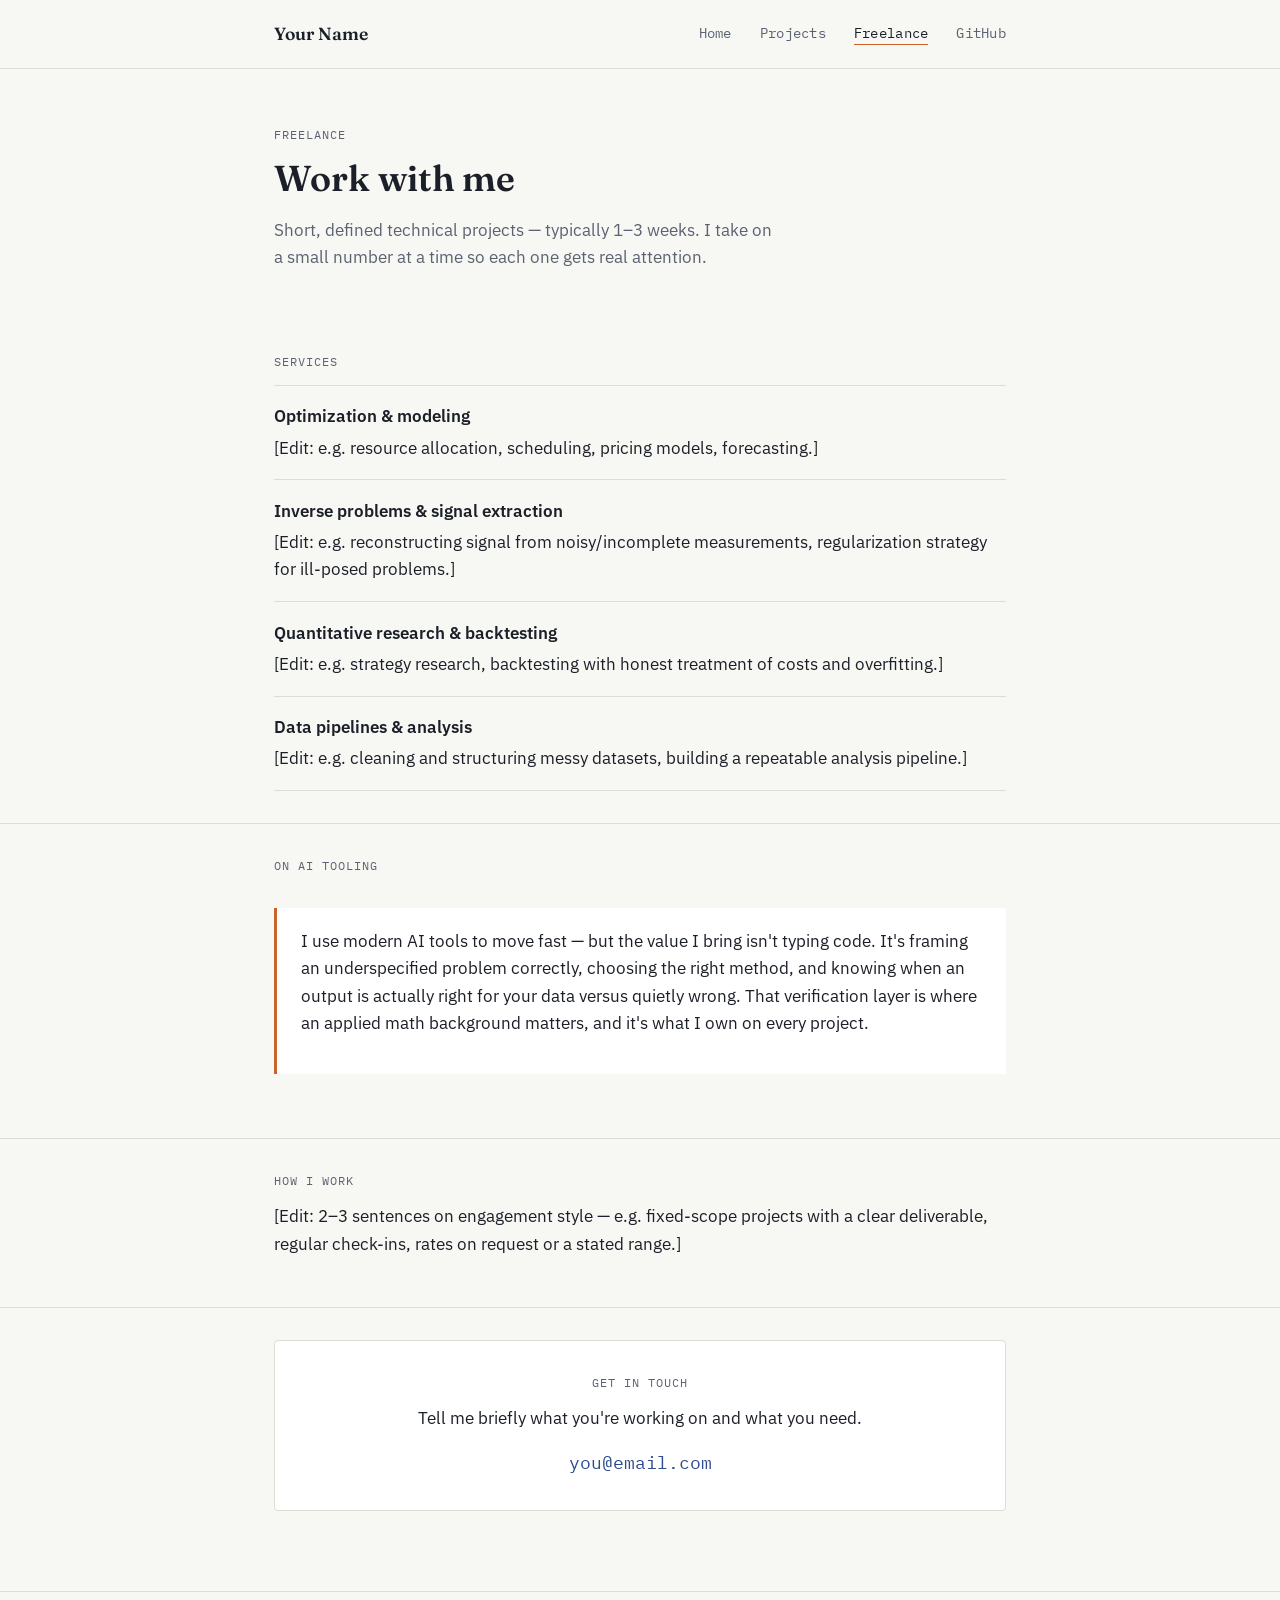
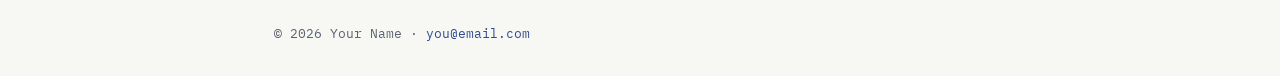
==== freelance.html @ bb8b7966 "Add files via upload" ====
<!DOCTYPE html>
<html lang="en">
<head>
  <meta charset="UTF-8">
  <meta name="viewport" content="width=device-width, initial-scale=1.0">
  <title>Freelance — Your Name</title>

  <link rel="preconnect" href="https://fonts.googleapis.com">
  <link href="https://fonts.googleapis.com/css2?family=Fraunces:wght@500;600;700&family=IBM+Plex+Sans:wght@400;500;600&family=IBM+Plex+Mono:wght@400;500&display=swap" rel="stylesheet">

  <link rel="stylesheet" href="style.css">
</head>
<body>

  <nav>
    <div class="container">
      <span class="site-name">Your Name</span>
      <div class="links">
        <a href="index.html">Home</a>
        <a href="projects.html">Projects</a>
        <a href="freelance.html" class="active">Freelance</a>
        <a href="https://github.com/yourusername" target="_blank" rel="noopener">GitHub</a>
      </div>
    </div>
  </nav>

  <header class="page-header">
    <div class="container">
      <p class="eyebrow">Freelance</p>
      <h1>Work with me</h1>
      <p style="color: var(--muted); max-width: 50ch;">
        Short, defined technical projects — typically 1–3 weeks. I take on a
        small number at a time so each one gets real attention.
      </p>
    </div>
  </header>

  <section>
    <div class="container">
      <p class="eyebrow">Services</p>
      <ul class="services">
        <li>
          <div class="service-name">Optimization &amp; modeling</div>
          <div>[Edit: e.g. resource allocation, scheduling, pricing models, forecasting.]</div>
        </li>
        <li>
          <div class="service-name">Inverse problems &amp; signal extraction</div>
          <div>[Edit: e.g. reconstructing signal from noisy/incomplete measurements, regularization strategy for ill-posed problems.]</div>
        </li>
        <li>
          <div class="service-name">Quantitative research &amp; backtesting</div>
          <div>[Edit: e.g. strategy research, backtesting with honest treatment of costs and overfitting.]</div>
        </li>
        <li>
          <div class="service-name">Data pipelines &amp; analysis</div>
          <div>[Edit: e.g. cleaning and structuring messy datasets, building a repeatable analysis pipeline.]</div>
        </li>
      </ul>
    </div>
  </section>

  <section>
    <div class="container">
      <p class="eyebrow">On AI tooling</p>
      <div class="note-card">
        <p>
          I use modern AI tools to move fast — but the value I bring isn't
          typing code. It's framing an underspecified problem correctly,
          choosing the right method, and knowing when an output is actually
          right for your data versus quietly wrong. That verification layer
          is where an applied math background matters, and it's what I own
          on every project.
        </p>
      </div>
    </div>
  </section>

  <section>
    <div class="container">
      <p class="eyebrow">How I work</p>
      <p>
        [Edit: 2–3 sentences on engagement style — e.g. fixed-scope projects
        with a clear deliverable, regular check-ins, rates on request or a
        stated range.]
      </p>
    </div>
  </section>

  <section>
    <div class="container">
      <div class="contact-box">
        <p class="eyebrow">Get in touch</p>
        <p>Tell me briefly what you're working on and what you need.</p>
        <a class="email" href="mailto:you@email.com">you@email.com</a>
      </div>
    </div>
  </section>

  <footer>
    <div class="container">
      &copy; 2026 Your Name &middot; <a href="mailto:you@email.com">you@email.com</a>
    </div>
  </footer>

</body>
</html>
---- style.css ----
/* ==========================================================================
   DESIGN TOKENS
   Change colors, fonts, and spacing here — everything else on the site
   references these variables, so editing this block restyles every page.
   ========================================================================== */
:root {
  /* Color */
  --bg:      #F7F7F4;  /* page background — warm paper gray */
  --ink:     #1B1F27;  /* primary text */
  --muted:   #5B6270;  /* secondary text (dates, captions, nav) */
  --line:    #DADDD3;  /* hairline rules / borders */
  --card:    #FFFFFF;  /* project card background */
  --accent:  #2D4B8E;  /* links, headings accents — cobalt blue */
  --signal:  #C9622B;  /* rare highlight color — status tags, one accent per page */

  /* Type */
  --font-display: "Fraunces", Georgia, serif;
  --font-body:    "IBM Plex Sans", -apple-system, sans-serif;
  --font-mono:    "IBM Plex Mono", "Courier New", monospace;

  /* Layout */
  --max-width: 780px;
  --gap: 2rem;
}

/* ==========================================================================
   RESET / BASE
   ========================================================================== */
* { box-sizing: border-box; }

body {
  margin: 0;
  background: var(--bg);
  color: var(--ink);
  font-family: var(--font-body);
  font-size: 17px;
  line-height: 1.6;
  -webkit-font-smoothing: antialiased;
}

a { color: var(--accent); text-decoration: none; }
a:hover { text-decoration: underline; }
a:focus-visible, button:focus-visible { outline: 2px solid var(--accent); outline-offset: 3px; }

h1, h2, h3 {
  font-family: var(--font-display);
  font-weight: 600;
  line-height: 1.15;
  margin: 0 0 0.5em 0;
}

p { margin: 0 0 1em 0; }

.container {
  max-width: var(--max-width);
  margin: 0 auto;
  padding: 0 1.5rem;
}

/* Small uppercase mono label — used for section eyebrows and status tags */
.eyebrow {
  font-family: var(--font-mono);
  font-size: 0.78rem;
  letter-spacing: 0.08em;
  text-transform: uppercase;
  color: var(--muted);
}

/* ==========================================================================
   NAV
   ========================================================================== */
nav {
  border-bottom: 1px solid var(--line);
}

nav .container {
  display: flex;
  justify-content: space-between;
  align-items: center;
  padding-top: 1.25rem;
  padding-bottom: 1.25rem;
  flex-wrap: wrap;
  gap: 1rem;
}

nav .site-name {
  font-family: var(--font-display);
  font-weight: 600;
  font-size: 1.1rem;
  color: var(--ink);
}

nav .links {
  display: flex;
  gap: 1.75rem;
  font-family: var(--font-mono);
  font-size: 0.85rem;
  letter-spacing: 0.02em;
}

nav .links a {
  color: var(--muted);
}

nav .links a:hover,
nav .links a.active {
  color: var(--ink);
}

nav .links a.active {
  border-bottom: 1px solid var(--signal);
}

/* ==========================================================================
   HERO (index page)
   The faint concentric rings are a nod to contour plots / iso-lines —
   a quiet visual reference to optimization and inverse-problem work.
   Tweak or delete the background-image line to remove it.
   ========================================================================== */
.hero {
  padding: 5rem 0 4rem 0;
  background-image:
    radial-gradient(circle at 85% 20%, transparent 0 60px, var(--line) 61px, transparent 62px),
    radial-gradient(circle at 85% 20%, transparent 0 110px, var(--line) 111px, transparent 112px),
    radial-gradient(circle at 85% 20%, transparent 0 160px, var(--line) 161px, transparent 162px);
  background-repeat: no-repeat;
}

.hero h1 {
  font-size: clamp(2rem, 5vw, 2.75rem);
  max-width: 14ch;
}

.hero .lede {
  font-size: 1.15rem;
  color: var(--muted);
  max-width: 46ch;
}

.hero .cta-row {
  display: flex;
  gap: 1.5rem;
  margin-top: 1.5rem;
  font-family: var(--font-mono);
  font-size: 0.9rem;
}

/* ==========================================================================
   SECTIONS / GENERIC PAGE HEADER
   ========================================================================== */
.page-header {
  padding: 3.5rem 0 2rem 0;
}

.page-header h1 {
  font-size: clamp(1.75rem, 4vw, 2.25rem);
}

section {
  padding: 2rem 0;
}

section + section {
  border-top: 1px solid var(--line);
}

/* ==========================================================================
   PROJECT CARDS
   ========================================================================== */
.project {
  background: var(--card);
  border: 1px solid var(--line);
  border-radius: 4px;
  padding: 2rem;
  margin-bottom: 2rem;
}

.project-header {
  display: flex;
  justify-content: space-between;
  align-items: baseline;
  flex-wrap: wrap;
  gap: 0.5rem;
  margin-bottom: 1rem;
}

.project-header h2 {
  font-size: 1.4rem;
  margin: 0;
}

.status-tag {
  font-family: var(--font-mono);
  font-size: 0.72rem;
  letter-spacing: 0.06em;
  text-transform: uppercase;
  padding: 0.2rem 0.55rem;
  border-radius: 3px;
  white-space: nowrap;
}

.status-tag.done {
  color: var(--accent);
  background: rgba(45, 75, 142, 0.08);
}

.status-tag.in-progress {
  color: var(--signal);
  background: rgba(201, 98, 43, 0.1);
}

.project-meta {
  font-family: var(--font-mono);
  font-size: 0.8rem;
  color: var(--muted);
  margin-bottom: 1.25rem;
}

.project dt {
  font-family: var(--font-mono);
  font-size: 0.78rem;
  letter-spacing: 0.06em;
  text-transform: uppercase;
  color: var(--muted);
  margin-top: 1.1rem;
}

.project dd {
  margin: 0.3rem 0 0 0;
}

.project .links {
  margin-top: 1.25rem;
  font-family: var(--font-mono);
  font-size: 0.85rem;
}

/* ==========================================================================
   FREELANCE PAGE
   ========================================================================== */
.services {
  list-style: none;
  padding: 0;
  margin: 0;
}

.services li {
  padding: 1.1rem 0;
  border-top: 1px solid var(--line);
}

.services li:last-child {
  border-bottom: 1px solid var(--line);
}

.services .service-name {
  font-weight: 600;
  margin-bottom: 0.25rem;
}

.note-card {
  background: var(--card);
  border-left: 3px solid var(--signal);
  padding: 1.25rem 1.5rem;
  margin: 2rem 0;
}

.contact-box {
  background: var(--card);
  border: 1px solid var(--line);
  border-radius: 4px;
  padding: 2rem;
  text-align: center;
}

.contact-box a.email {
  font-family: var(--font-mono);
  font-size: 1.1rem;
}

/* ==========================================================================
   FOOTER
   ========================================================================== */
footer {
  border-top: 1px solid var(--line);
  margin-top: 3rem;
  padding: 2rem 0;
  font-family: var(--font-mono);
  font-size: 0.8rem;
  color: var(--muted);
}

/* ==========================================================================
   RESPONSIVE
   ========================================================================== */
@media (max-width: 600px) {
  .hero { padding: 3rem 0 2.5rem 0; background-image: none; }
  .project { padding: 1.5rem; }
}
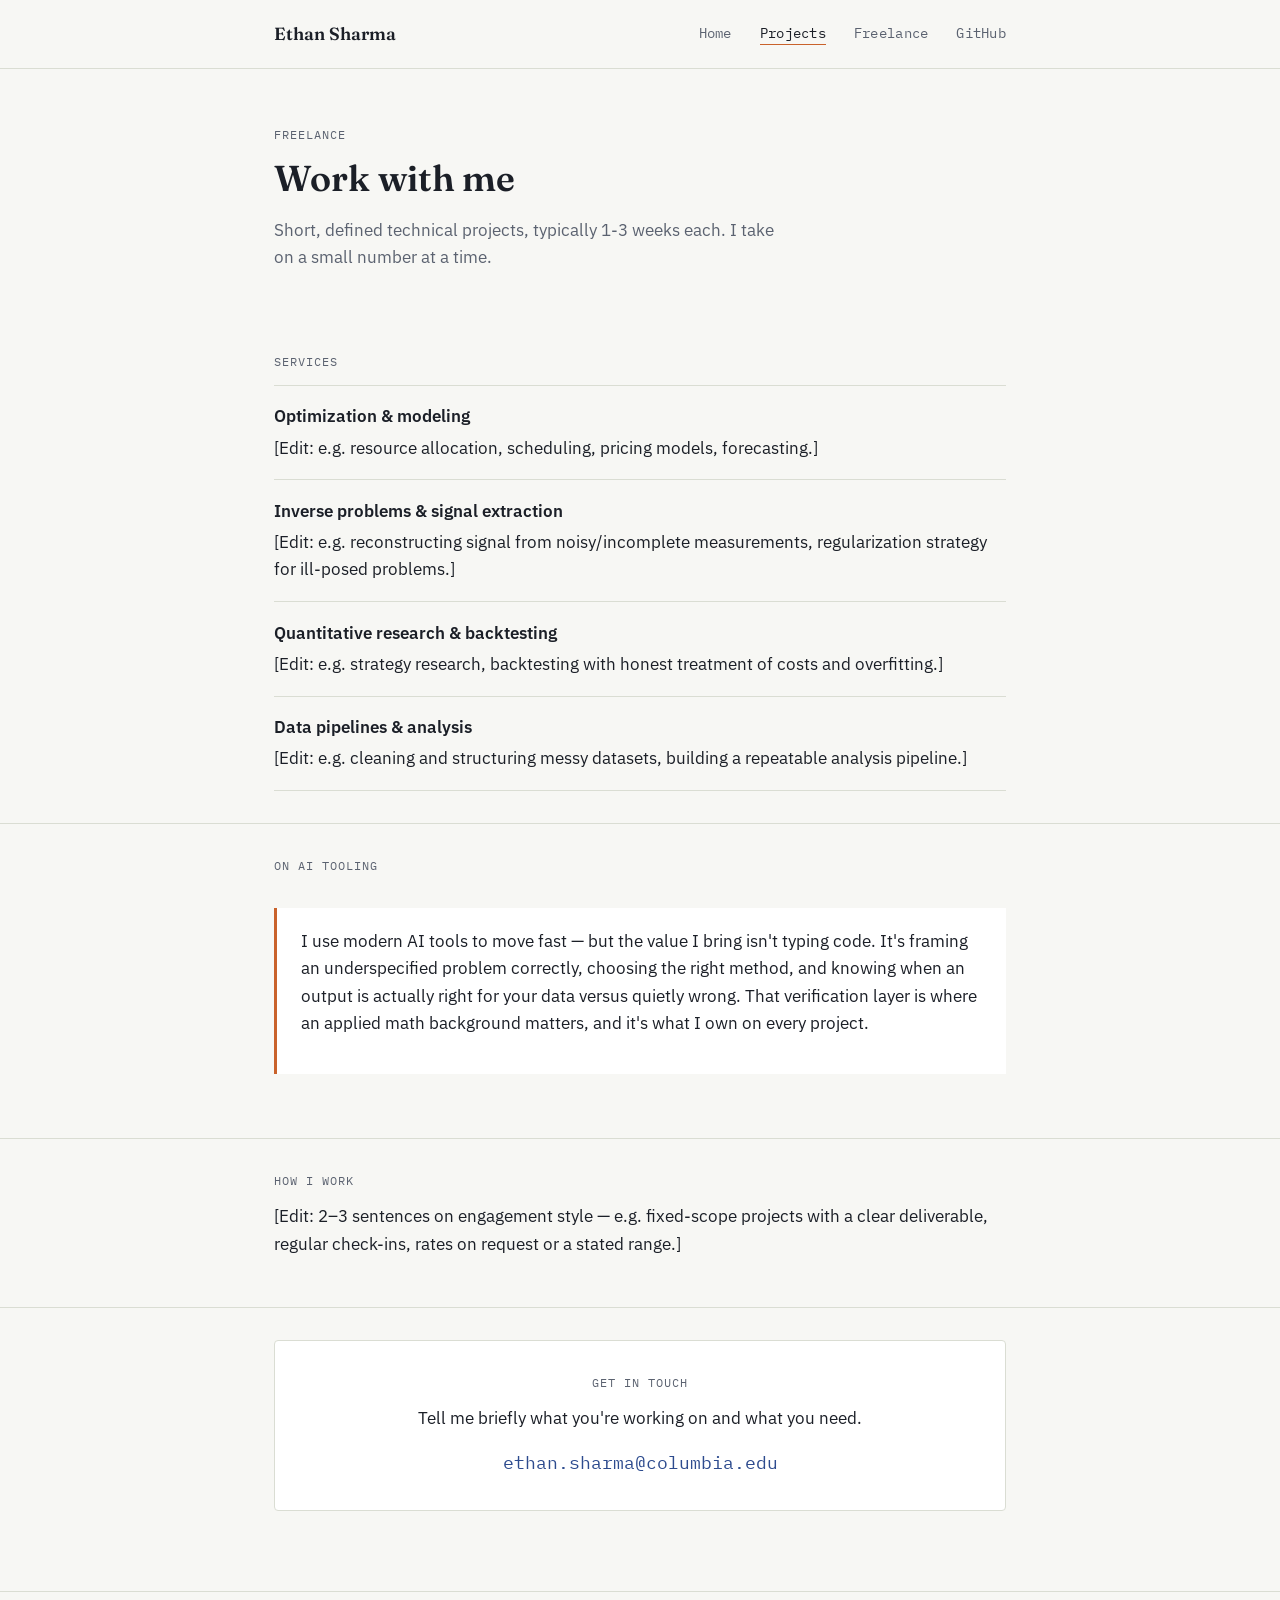
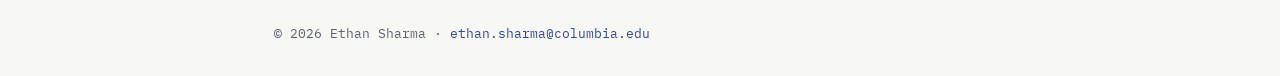
==== commit 5218e5ed: "update" ====
--- a/freelance.html
+++ b/freelance.html
@@ -3,7 +3,7 @@
 <head>
   <meta charset="UTF-8">
   <meta name="viewport" content="width=device-width, initial-scale=1.0">
-  <title>Freelance — Your Name</title>
+  <title>Freelance - Ethan Sharma</title>
 
   <link rel="preconnect" href="https://fonts.googleapis.com">
   <link href="https://fonts.googleapis.com/css2?family=Fraunces:wght@500;600;700&family=IBM+Plex+Sans:wght@400;500;600&family=IBM+Plex+Mono:wght@400;500&display=swap" rel="stylesheet">
@@ -14,12 +14,12 @@
 
   <nav>
     <div class="container">
-      <span class="site-name">Your Name</span>
+      <span class="site-name">Ethan Sharma</span>
       <div class="links">
         <a href="index.html">Home</a>
-        <a href="projects.html">Projects</a>
-        <a href="freelance.html" class="active">Freelance</a>
-        <a href="https://github.com/yourusername" target="_blank" rel="noopener">GitHub</a>
+        <a href="projects.html" class="active">Projects</a>
+        <a href="freelance.html">Freelance</a>
+        <a href="https://github.com/Esharm" target="_blank" rel="noopener">GitHub</a>
       </div>
     </div>
   </nav>
@@ -29,8 +29,8 @@
       <p class="eyebrow">Freelance</p>
       <h1>Work with me</h1>
       <p style="color: var(--muted); max-width: 50ch;">
-        Short, defined technical projects — typically 1–3 weeks. I take on a
-        small number at a time so each one gets real attention.
+        Short, defined technical projects, typically 1-3 weeks each. I take on a
+        small number at a time.
       </p>
     </div>
   </header>
@@ -91,14 +91,14 @@
       <div class="contact-box">
         <p class="eyebrow">Get in touch</p>
         <p>Tell me briefly what you're working on and what you need.</p>
-        <a class="email" href="mailto:you@email.com">you@email.com</a>
+        <a class="email" href="mailto:ethan.sharma@columbia.edu">ethan.sharma@columbia.edu</a>
       </div>
     </div>
   </section>
 
   <footer>
     <div class="container">
-      &copy; 2026 Your Name &middot; <a href="mailto:you@email.com">you@email.com</a>
+      &copy; 2026 Ethan Sharma &middot; <a href="mailto:ethan.sharma@columbia.edu">ethan.sharma@columbia.edu</a>
     </div>
   </footer>
 
--- a/style.css
+++ b/style.css
@@ -112,37 +112,128 @@
 }
 
 /* ==========================================================================
-   HERO (index page)
-   The faint concentric rings are a nod to contour plots / iso-lines —
-   a quiet visual reference to optimization and inverse-problem work.
-   Tweak or delete the background-image line to remove it.
-   ========================================================================== */
-.hero {
-  padding: 5rem 0 4rem 0;
-  background-image:
-    radial-gradient(circle at 85% 20%, transparent 0 60px, var(--line) 61px, transparent 62px),
-    radial-gradient(circle at 85% 20%, transparent 0 110px, var(--line) 111px, transparent 112px),
-    radial-gradient(circle at 85% 20%, transparent 0 160px, var(--line) 161px, transparent 162px);
-  background-repeat: no-repeat;
-}
-
-.hero h1 {
-  font-size: clamp(2rem, 5vw, 2.75rem);
-  max-width: 14ch;
-}
-
-.hero .lede {
-  font-size: 1.15rem;
-  color: var(--muted);
+   HERO (index page only) — full-bleed video, dark overlay, light text.
+   This is the site's one dramatic moment; every other page stays in the
+   quiet paper theme above. The dark colors below are local to this
+   header only (defined again as CSS variables inside .hero-video) so
+   they don't leak into the rest of the site.
+   ========================================================================== */
+.hero-video {
+  position: relative;
+  height: 100vh;
+  min-height: 560px;
+  overflow: hidden;
+  display: flex;
+  flex-direction: column;
+
+  /* Static hero image for now. Swap this path for your own still — a
+     good frame from one of your black hole renders works well.
+     When you add a video later (see README), this becomes the poster
+     fallback and this line can stay as-is. */
+  background-image: url("assets/hero-poster.jpg");
+  background-size: cover;
+  background-position: center;
+
+  /* Local color overrides for this section only */
+  --hero-ink: #F5F5F2;
+  --hero-muted: rgba(245, 245, 242, 0.72);
+}
+
+/* Darkens the video so white text stays readable everywhere on it.
+   Adjust the rgba alpha values to taste — higher = darker/more legible,
+   lower = more of the video shows through. */
+.hero-overlay {
+  position: absolute;
+  inset: 0;
+  z-index: 1;
+  background: linear-gradient(180deg, rgba(8, 10, 16, 0.55) 0%, rgba(8, 10, 16, 0.35) 45%, rgba(8, 10, 16, 0.8) 100%);
+}
+
+.hero-nav {
+  position: relative;
+  z-index: 2;
+}
+
+.hero-nav .container {
+  display: flex;
+  justify-content: space-between;
+  align-items: center;
+  padding-top: 1.5rem;
+  padding-bottom: 1.5rem;
+  flex-wrap: wrap;
+  gap: 1rem;
+}
+
+.hero-nav .site-name {
+  font-family: var(--font-display);
+  font-weight: 600;
+  font-size: 1.1rem;
+  color: var(--hero-ink);
+}
+
+.hero-nav .links {
+  display: flex;
+  gap: 1.75rem;
+  font-family: var(--font-mono);
+  font-size: 0.85rem;
+}
+
+.hero-nav .links a {
+  color: var(--hero-muted);
+}
+
+.hero-nav .links a:hover,
+.hero-nav .links a.active {
+  color: var(--hero-ink);
+}
+
+.hero-nav .links a.active {
+  border-bottom: 1px solid var(--signal);
+}
+
+.hero-content {
+  position: relative;
+  z-index: 2;
+  flex: 1;
+  display: flex;
+  flex-direction: column;
+  justify-content: center;
+  color: var(--hero-ink);
+}
+
+.hero-content .eyebrow {
+  color: var(--hero-muted);
+}
+
+.hero-content h1 {
+  font-size: clamp(2.25rem, 6vw, 3.5rem);
+  max-width: 16ch;
+  color: var(--hero-ink);
+}
+
+.hero-content .lede {
+  font-size: 1.2rem;
+  color: var(--hero-muted);
   max-width: 46ch;
 }
 
-.hero .cta-row {
+.hero-content .cta-row {
   display: flex;
   gap: 1.5rem;
-  margin-top: 1.5rem;
+  margin-top: 1.75rem;
   font-family: var(--font-mono);
   font-size: 0.9rem;
+}
+
+.hero-content .cta-row a {
+  color: var(--hero-ink);
+  border-bottom: 1px solid var(--hero-muted);
+  padding-bottom: 2px;
+}
+
+.hero-content .cta-row a:hover {
+  border-color: var(--hero-ink);
+  text-decoration: none;
 }
 
 /* ==========================================================================
@@ -294,6 +385,6 @@
    RESPONSIVE
    ========================================================================== */
 @media (max-width: 600px) {
-  .hero { padding: 3rem 0 2.5rem 0; background-image: none; }
+  .hero-video { height: 85vh; min-height: 480px; }
   .project { padding: 1.5rem; }
 }
